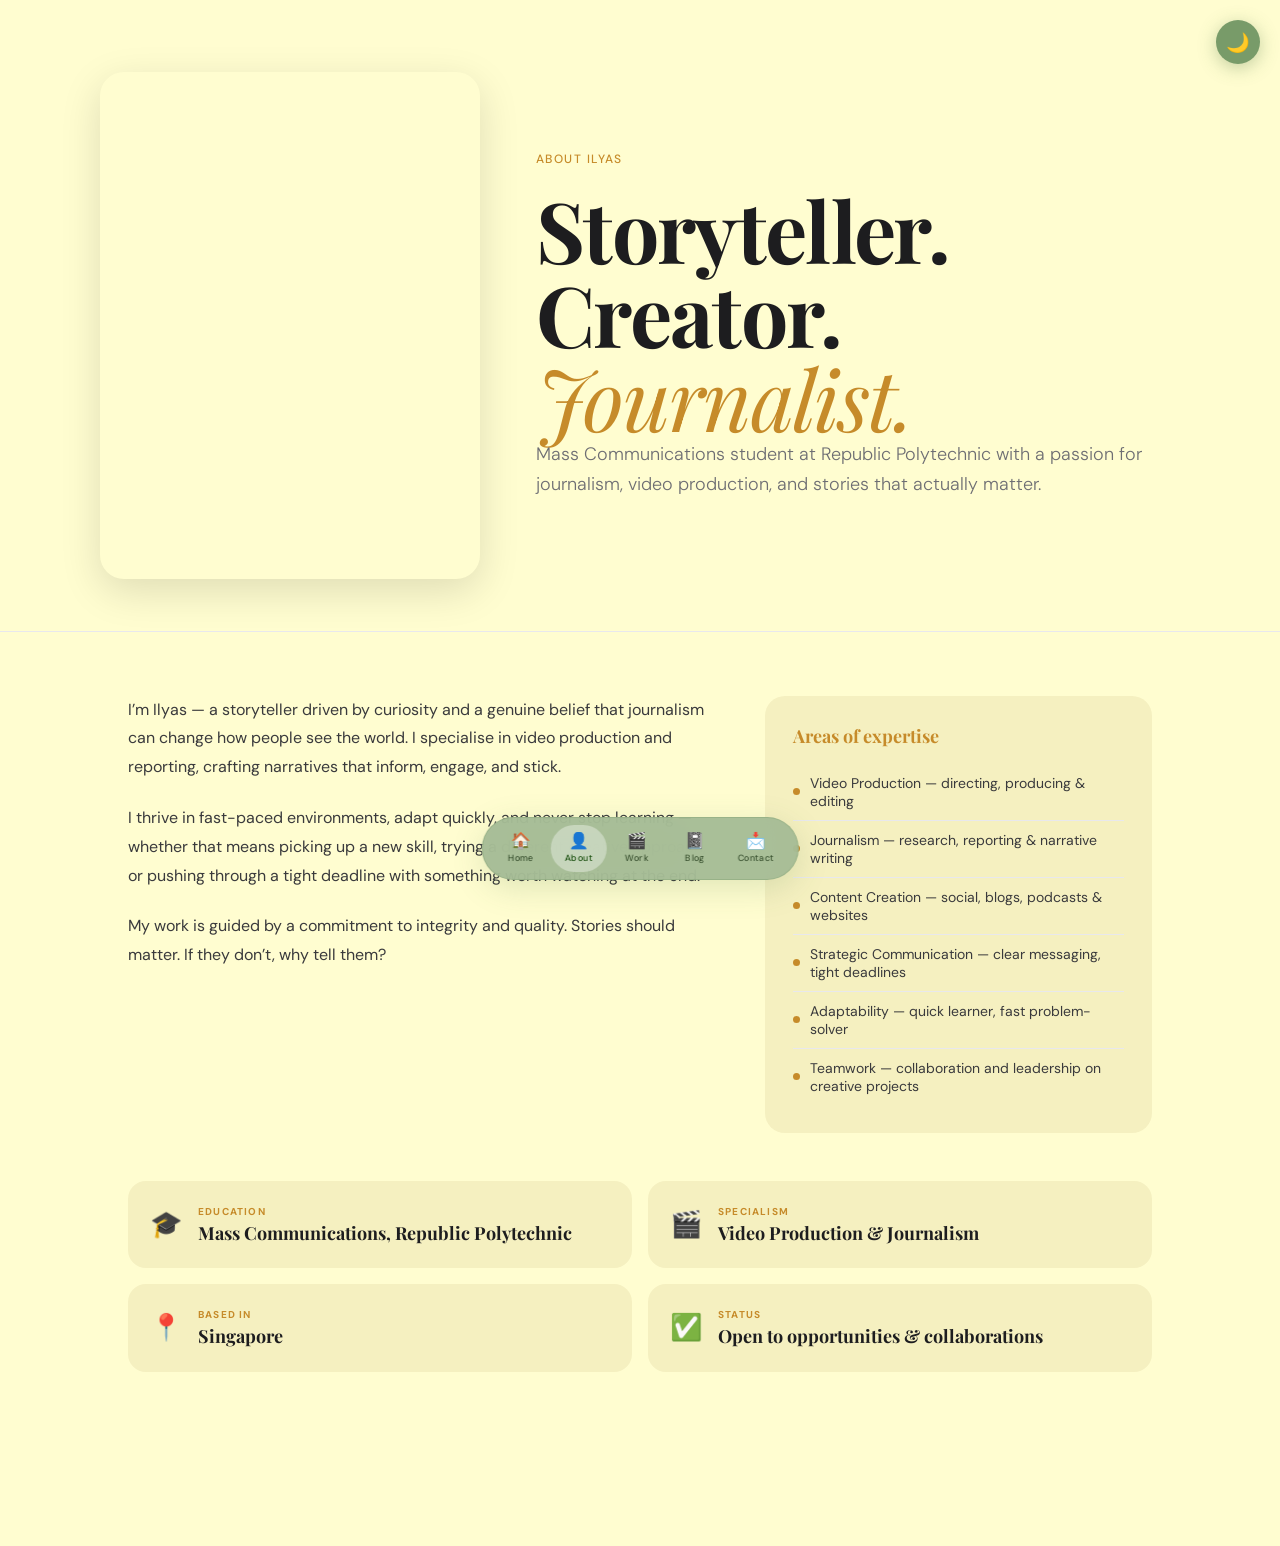
==== about.html @ 4b0cbf1d "Add files via upload" ====
<!DOCTYPE html>
<html lang="en" style="color-scheme:light">
<head>
<meta charset="UTF-8">
<meta name="color-scheme" content="light">
<meta name="viewport" content="width=device-width, initial-scale=1.0">
<title>About — Ilyas Muzaffar</title>
<link rel="preconnect" href="https://fonts.googleapis.com">
<link rel="preconnect" href="https://fonts.gstatic.com" crossorigin>
<link href="https://fonts.googleapis.com/css2?family=Playfair+Display:ital,wght@0,400;0,700;1,400&family=DM+Sans:opsz,wght@9..40,300;9..40,400;9..40,500&display=swap" rel="stylesheet">
<link rel="stylesheet" href="style.css">
<style>
/* ABOUT accent — Honey Amber */
.about-h em{color:#C68B2A}
.eyebrow{color:#C68B2A!important}
.hl-label{color:#C68B2A}
.skills-box h4{color:#C68B2A}
.skd{background:#C68B2A!important}
html.dark .about-h em{color:#e8a830}
html.dark .eyebrow{color:#e8a830!important}
html.dark .hl-label{color:#e8a830}
</style>
</head>
<body>

<div class="about-top">
  <div class="about-top-in-new">
    <div class="about-portrait"></div>
    <div>
      <p class="eyebrow" style="margin-bottom:20px">About Ilyas</p>
      <h1 class="about-h">Storyteller.<br>Creator. <em>Journalist.</em></h1>
      <p class="about-intro">Mass Communications student at Republic Polytechnic with a passion for journalism, video production, and stories that actually matter.</p>
    </div>
  </div>
</div>

<div class="about-body">
  <div class="about-cols">
    <div class="about-text">
      <p>I&rsquo;m Ilyas &mdash; a storyteller driven by curiosity and a genuine belief that journalism can change how people see the world. I specialise in video production and reporting, crafting narratives that inform, engage, and stick.</p>
      <p>I thrive in fast-paced environments, adapt quickly, and never stop learning &mdash; whether that means picking up a new skill, trying a different creative approach, or pushing through a tight deadline with something worth watching at the end.</p>
      <p>My work is guided by a commitment to integrity and quality. Stories should matter. If they don&rsquo;t, why tell them?</p>
    </div>
    <div>
      <div class="skills-box">
        <h4>Areas of expertise</h4>
        <div class="ski"><span class="skd"></span>Video Production &mdash; directing, producing &amp; editing</div>
        <div class="ski"><span class="skd"></span>Journalism &mdash; research, reporting &amp; narrative writing</div>
        <div class="ski"><span class="skd"></span>Content Creation &mdash; social, blogs, podcasts &amp; websites</div>
        <div class="ski"><span class="skd"></span>Strategic Communication &mdash; clear messaging, tight deadlines</div>
        <div class="ski"><span class="skd"></span>Adaptability &mdash; quick learner, fast problem-solver</div>
        <div class="ski"><span class="skd"></span>Teamwork &mdash; collaboration and leadership on creative projects</div>
      </div>
    </div>
  </div>

  <div class="highlights">
    <div class="hl">
      <div class="hl-icon">&#127891;</div>
      <div class="hl-text">
        <div class="hl-label">Education</div>
        <div class="hl-value">Mass Communications, Republic Polytechnic</div>
      </div>
    </div>
    <div class="hl">
      <div class="hl-icon">&#127916;</div>
      <div class="hl-text">
        <div class="hl-label">Specialism</div>
        <div class="hl-value">Video Production &amp; Journalism</div>
      </div>
    </div>
    <div class="hl">
      <div class="hl-icon">&#128205;</div>
      <div class="hl-text">
        <div class="hl-label">Based in</div>
        <div class="hl-value">Singapore</div>
      </div>
    </div>
    <div class="hl">
      <div class="hl-icon">&#9989;</div>
      <div class="hl-text">
        <div class="hl-label">Status</div>
        <div class="hl-value">Open to opportunities &amp; collaborations</div>
      </div>
    </div>
  </div>
</div>

<!-- NAV -->
<nav class="nav">
  <a class="nb" href="index.html"><span class="ni">&#127968;</span><span class="nl">Home</span></a>
  <a class="nb on" href="about.html"><span class="ni">&#128100;</span><span class="nl">About</span></a>
  <a class="nb" href="work.html"><span class="ni">&#127916;</span><span class="nl">Work</span></a>
  <a class="nb" href="blog.html"><span class="ni">&#128211;</span><span class="nl">Blog</span></a>
  <a class="nb" href="contact.html"><span class="ni">&#128233;</span><span class="nl">Contact</span></a>
</nav>

<button class="dm-btn" id="dm-btn" onclick="toggleDark()" aria-label="Toggle dark mode">&#127769;</button>

<script>
function applyTheme(isDark){
  var h=document.documentElement;
  h.classList.remove("dark","light");h.classList.add(isDark?"dark":"light");
  h.style.colorScheme=isDark?"dark":"light";
  var b=document.getElementById("dm-btn");
  if(b)b.innerHTML=isDark?"&#9728;&#65039;":"&#127769;";
  try{localStorage.setItem("theme",isDark?"dark":"light");}catch(e){}
}
function toggleDark(){applyTheme(!document.documentElement.classList.contains("dark"));}
(function(){var s=null;try{s=localStorage.getItem("theme");}catch(e){}applyTheme(s==="dark");})();
</script>
</body>
</html>
---- style.css ----
:root{
  --bg:#FFFDD0;--card:#F5F0C0;--line:#e8e8ed;--line2:#d2d2d7;
  --muted:#a1a1a6;--mid:#6e6e73;--dark:#3a3a3c;--ink:#1d1d1f;
  --blue:#0071e3;--blue2:#0077ed;--bluefade:rgba(0,113,227,0.08);
  --red:#e63329;--amber:#f0a500;--teal:#007a6e;--indigo:#3a28b8;--purple:#9b59b6;
  --serif:"Playfair Display",Georgia,serif;
  --sans:"DM Sans",-apple-system,sans-serif;
}
*,*::before,*::after{box-sizing:border-box;margin:0;padding:0}
html{scroll-behavior:smooth;color-scheme:light}
body{font-family:var(--sans);background:var(--bg);color:var(--ink);padding-bottom:110px;overflow-x:hidden;-webkit-font-smoothing:antialiased;-moz-osx-font-smoothing:grayscale;text-rendering:optimizeLegibility}

/* OVERLAYS */
.overlay{visibility:hidden;pointer-events:none;position:fixed;inset:0;background:var(--bg);z-index:800;overflow-y:auto;padding-bottom:110px}
.overlay.open{visibility:visible;pointer-events:auto}

/* NAV BAR */
.nav{position:fixed;bottom:20px;left:50%;transform:translateX(-50%);z-index:9999;background:rgb(162,186,148);backdrop-filter:blur(20px);-webkit-backdrop-filter:blur(20px);border:1px solid rgba(100,140,90,0.25);border-radius:980px;padding:7px 10px;display:flex;gap:2px;box-shadow:0 8px 32px rgba(80,120,70,0.18)}
@supports(backdrop-filter:blur(1px)){.nav{background:rgba(162,186,148,0.92)}}
.nb{display:flex;flex-direction:column;align-items:center;gap:3px;padding:8px 13px;border-radius:980px;background:transparent;border:none;cursor:pointer;color:#3a5230;min-width:56px;font-family:var(--sans);transition:color 0.18s,background 0.18s,transform 0.18s cubic-bezier(0.34,1.56,0.64,1);text-decoration:none}
.nb:hover{color:#1a2e14;background:rgba(255,255,255,0.25);transform:translateY(-2px) scale(1.05)}
.nb.on{color:#1a4f0f;background:rgba(255,255,255,0.35)}
.nb:active{transform:scale(0.84)!important;transition:transform 0.09s cubic-bezier(0.32,0.72,0,1)!important}
.ni{font-size:16px;line-height:1;display:block}
.nl{font-size:9px;font-weight:500;letter-spacing:0.04em;transition:color 0.18s}
@media(max-width:560px){.nb{padding:6px 8px;min-width:40px;gap:2px}.ni{font-size:15px}.nl{font-size:8px;letter-spacing:0.02em}.nav{padding:6px 8px;gap:1px}}
@media(max-width:380px){.nl{display:none}.nb{padding:7px 10px}.ni{font-size:17px}}

/* DARK MODE BUTTON */
.dm-btn{position:fixed;top:20px;right:20px;z-index:9998;width:44px;height:44px;border-radius:50%;border:none;background:rgb(120,155,105);cursor:pointer;display:flex;align-items:center;justify-content:center;font-size:19px;box-shadow:0 4px 18px rgba(80,120,70,0.35);transition:transform 0.22s cubic-bezier(0.34,1.56,0.64,1),box-shadow 0.2s,background 0.2s}
.dm-btn:hover{transform:scale(1.12);box-shadow:0 8px 24px rgba(80,120,70,0.45);background:rgb(100,138,86)}
.dm-btn:active{transform:scale(0.9)!important;transition:transform 0.09s!important}
html.dark .dm-btn{background:rgb(60,80,50);box-shadow:0 4px 18px rgba(0,0,0,0.5)}
html.dark .dm-btn:hover{background:rgb(75,100,62)}

/* BUTTONS */
.eyebrow{font-family:var(--sans);font-size:12px;font-weight:500;letter-spacing:0.12em;text-transform:uppercase}
.btn{display:inline-flex;align-items:center;gap:8px;font-family:var(--sans);font-size:14px;font-weight:500;padding:13px 26px;border-radius:980px;border:none;cursor:pointer;text-decoration:none;transition:transform 0.22s cubic-bezier(0.34,1.56,0.64,1),box-shadow 0.22s ease,background 0.18s ease}
.bp{background:var(--blue);color:#fff}
.bp:hover{background:var(--blue2);transform:translateY(-3px) scale(1.05);box-shadow:0 10px 28px rgba(0,113,227,0.35)}
.bp:active{transform:scale(0.93)!important;box-shadow:none!important;transition:transform 0.09s,box-shadow 0.09s!important}

/* HOME */
.hero{min-height:calc(100vh - 110px);display:flex;flex-direction:column;align-items:center;justify-content:center;text-align:center;padding:60px 28px 60px;background:#FFFDD0;position:relative}
.hero-label{color:var(--blue);margin-bottom:18px}
.hero-name{font-family:var(--serif);font-size:clamp(52px,9vw,108px);font-weight:700;line-height:1;letter-spacing:-0.02em;color:var(--ink);margin-bottom:24px}
.hero-name em{font-style:italic;color:var(--blue);font-weight:400}
.hero-sub{font-size:clamp(15px,2.5vw,20px);font-weight:300;color:var(--mid);max-width:520px;line-height:1.65;margin-bottom:40px}
.hero-btns{display:flex;gap:12px;flex-wrap:wrap;justify-content:center}
.photo-strip{display:grid;grid-template-columns:1fr 1fr;gap:16px;padding:72px 28px 80px;max-width:1080px;margin:0 auto}
@media(max-width:600px){.photo-strip{grid-template-columns:1fr}}
.photo-card{border-radius:20px;overflow:hidden;position:relative;aspect-ratio:4/3}
.photo-card img{width:100%;height:100%;object-fit:cover;display:block;transition:transform 0.5s cubic-bezier(0.32,0.72,0,1)}
.photo-card:hover img{transform:scale(1.04)}
.photo-caption{position:absolute;bottom:0;left:0;right:0;padding:16px 20px;background:linear-gradient(transparent,rgba(0,0,0,0.55));color:#fff;font-size:12px;font-weight:500;letter-spacing:0.04em;opacity:0;transition:opacity 0.25s}
.photo-card:hover .photo-caption{opacity:1}
.home-cards{padding:0 28px 80px;max-width:1080px;margin:0 auto}
.cl{font-size:12px;font-weight:500;letter-spacing:0.1em;text-transform:uppercase;color:var(--muted);text-align:center;margin-bottom:36px}
.cg{display:grid;grid-template-columns:repeat(auto-fit,minmax(240px,1fr));gap:20px}
.card{background:var(--card);border-radius:22px;padding:36px 30px;cursor:pointer;transition:transform 0.3s cubic-bezier(0.34,1.56,0.64,1),box-shadow 0.3s ease;position:relative;overflow:hidden;text-decoration:none;display:block;color:inherit}
.card::after{content:"";position:absolute;bottom:0;left:0;right:0;height:3px;border-radius:0 0 22px 22px;transform:scaleX(0);transform-origin:left;transition:transform 0.3s cubic-bezier(0.34,1.56,0.64,1)}
.card:hover{transform:translateY(-6px) scale(1.015);box-shadow:0 20px 48px rgba(0,0,0,0.11)}
.card:hover::after{transform:scaleX(1)}
.card:active{transform:scale(0.95)!important;box-shadow:0 4px 12px rgba(0,0,0,0.08)!important;transition:transform 0.09s,box-shadow 0.09s!important}
.cr::after{background:var(--red)}.ca::after{background:var(--amber)}.ct::after{background:var(--teal)}.ci::after{background:var(--indigo)}.cp::after{background:var(--purple)}.cb::after{background:var(--blue)}
.card-icon{font-size:28px;margin-bottom:16px}
.card h3{font-family:var(--serif);font-size:21px;font-weight:700;color:var(--ink);margin-bottom:8px}
.card p{font-size:14px;color:var(--mid);line-height:1.6}

/* ABOUT */
.about-top{background:#FFFDD0;padding:72px 28px 52px;border-bottom:1px solid var(--line)}
.about-top-in-new{max-width:1080px;margin:0 auto;display:flex;gap:56px;align-items:center}
@media(max-width:680px){.about-top-in-new{flex-direction:column;gap:32px}}
.about-portrait{width:100%;max-width:380px;aspect-ratio:3/4;border-radius:24px;overflow:hidden;flex-shrink:0;box-shadow:0 12px 40px rgba(0,0,0,0.13)}
.about-portrait img{width:100%;height:100%;object-fit:cover;object-position:center center;display:block}
.about-h{font-family:var(--serif);font-size:clamp(44px,7vw,84px);font-weight:700;line-height:1;letter-spacing:-0.02em;color:var(--ink)}
.about-h em{font-style:italic;font-weight:400}
.about-intro{font-size:18px;font-weight:300;line-height:1.7;color:var(--mid)}
.about-body{max-width:1080px;margin:0 auto;padding:64px 28px}
.about-cols{display:grid;grid-template-columns:3fr 2fr;gap:56px;align-items:start}
@media(max-width:680px){.about-cols{grid-template-columns:1fr}}
.about-text p{font-size:16px;line-height:1.8;color:var(--dark);margin-bottom:22px}
.skills-box{background:var(--card);border-radius:20px;padding:28px}
.skills-box h4{font-family:var(--serif);font-size:18px;font-weight:700;color:var(--ink);margin-bottom:16px}
.ski{display:flex;align-items:center;gap:10px;font-size:14px;color:var(--dark);padding:10px 0;border-bottom:1px solid var(--line)}
.ski:last-child{border-bottom:none}
.skd{width:7px;height:7px;border-radius:50%;flex-shrink:0}
.highlights{display:grid;grid-template-columns:repeat(2,1fr);gap:16px;margin-top:48px}
@media(max-width:500px){.highlights{grid-template-columns:1fr}}
.hl{background:var(--card);border-radius:18px;padding:24px 22px;display:flex;align-items:flex-start;gap:16px}
.hl-icon{font-size:26px;flex-shrink:0;margin-top:2px}
.hl-label{font-size:10px;font-weight:700;letter-spacing:0.12em;text-transform:uppercase;color:var(--muted);margin-bottom:5px}
.hl-value{font-family:var(--serif);font-size:18px;font-weight:700;color:var(--ink);line-height:1.2}

/* MULTIMEDIA */
.mm-hdr{padding:64px 28px 48px;max-width:1080px;margin:0 auto}
.mm-title{font-family:var(--serif);font-size:clamp(40px,6vw,72px);font-weight:700;letter-spacing:-0.02em;line-height:1.05;color:var(--ink)}
.mm-title em{font-style:italic;font-weight:400;color:var(--blue)}
.mm-sub{font-size:17px;font-weight:300;color:var(--mid);max-width:540px;line-height:1.65;margin-top:16px}
.sec-lbl{font-size:11px;font-weight:600;letter-spacing:0.14em;text-transform:uppercase;color:var(--muted);padding:0 28px;max-width:1080px;margin:0 auto 20px;display:flex;align-items:center;gap:12px}
.sec-lbl::after{content:"";flex:1;height:1px;background:var(--line)}
.vgrid{display:grid;grid-template-columns:repeat(auto-fill,minmax(300px,1fr));gap:20px;padding:0 28px 48px;max-width:1080px;margin:0 auto}
.vc{background:var(--card);border-radius:18px;overflow:hidden;cursor:pointer;transition:transform 0.3s cubic-bezier(0.34,1.56,0.64,1),box-shadow 0.3s ease}
.vc:hover{transform:translateY(-5px) scale(1.015);box-shadow:0 20px 48px rgba(0,0,0,0.11)}
.vc:active{transform:scale(0.95)!important;transition:transform 0.09s!important}
.vthumb{position:relative;aspect-ratio:16/9;background:#1d1d1f;overflow:hidden}
.vthumb img{width:100%;height:100%;object-fit:cover;transition:transform 0.4s;display:block}
.vc:hover .vthumb img{transform:scale(1.04)}
.play{position:absolute;inset:0;display:flex;align-items:center;justify-content:center;background:rgba(0,0,0,0.22);transition:background 0.2s}
.vc:hover .play{background:rgba(0,0,0,0.38)}
.playcircle{width:52px;height:52px;border-radius:50%;background:rgba(255,255,255,0.93);display:flex;align-items:center;justify-content:center;font-size:18px;padding-left:4px;box-shadow:0 4px 20px rgba(0,0,0,0.3);transition:transform 0.2s}
.vc:hover .playcircle{transform:scale(1.1)}
.vinfo{padding:18px 20px}
.vinfo .vcat{font-size:10px;font-weight:600;letter-spacing:0.14em;text-transform:uppercase;color:var(--blue);margin-bottom:5px}
.vinfo h4{font-family:var(--serif);font-size:18px;font-weight:700;color:var(--ink);margin-bottom:5px;line-height:1.2}
.vinfo p{font-size:13px;color:var(--mid);line-height:1.5}
.mgrid{display:grid;grid-template-columns:repeat(auto-fill,minmax(240px,1fr));gap:20px;padding:0 28px 48px;max-width:1080px;margin:0 auto}
.mt{background:var(--card);border-radius:18px;overflow:hidden;cursor:pointer;transition:transform 0.3s cubic-bezier(0.34,1.56,0.64,1),box-shadow 0.3s ease}
.mt:hover{transform:translateY(-5px) scale(1.015);box-shadow:0 20px 48px rgba(0,0,0,0.11)}
.mt:active{transform:scale(0.95)!important;transition:transform 0.09s!important}
.mthumb{aspect-ratio:16/10;display:flex;align-items:center;justify-content:center;font-size:44px}
.mthumb-img{aspect-ratio:16/10;overflow:hidden}
.mthumb-img img{width:100%;height:100%;object-fit:cover;display:block;transition:transform 0.4s cubic-bezier(0.32,0.72,0,1)}
.mt:hover .mthumb-img img{transform:scale(1.04)}
.tp{background:linear-gradient(135deg,#e0f0ff,#c9e6ff)}.ta{background:linear-gradient(135deg,#e8ffe0,#cfffd7)}.td{background:linear-gradient(135deg,#f0e0ff,#e4c9ff)}.ts{background:linear-gradient(135deg,#fff0e0,#ffd7c9)}
.minfo{padding:18px}
.minfo .mcat{font-size:10px;font-weight:600;letter-spacing:0.14em;text-transform:uppercase;color:var(--muted);margin-bottom:4px}
.minfo h4{font-family:var(--serif);font-size:18px;font-weight:700;color:var(--ink);margin-bottom:4px}
.minfo p{font-size:13px;color:var(--mid);line-height:1.5}

/* WRITING */
.wr-list{max-width:1080px;margin:0 auto;padding:0 28px 80px}
.wrr{display:grid;grid-template-columns:96px 1fr auto;gap:24px;align-items:center;padding:28px 0;border-bottom:1px solid var(--line);cursor:pointer;transition:padding-left 0.25s cubic-bezier(0.32,0.72,0,1),background 0.2s}
.wrr:first-child{border-top:1px solid var(--line)}
.wrr:hover{padding-left:8px}
.wrr:active{background:rgba(0,0,0,0.03);border-radius:12px;transition:background 0.09s}
@media(max-width:580px){.wrr{grid-template-columns:1fr auto}.wrd{display:none}}
.wrd{font-size:11px;font-weight:500;letter-spacing:0.08em;text-transform:uppercase;color:var(--muted)}
.wrc{font-size:11px;font-weight:600;letter-spacing:0.1em;text-transform:uppercase;margin-bottom:5px}
.wrt{font-family:var(--serif);font-size:21px;font-weight:700;color:var(--ink);line-height:1.2;margin-bottom:6px;transition:color 0.2s}
.wrr:hover .wrt{color:var(--blue)}
.wre{font-size:13px;color:var(--mid);line-height:1.55}
.wra{font-size:20px;color:var(--line2);transition:color 0.2s,transform 0.2s}
.wrr:hover .wra{color:var(--blue);transform:translateX(4px)}
.art-body{max-width:680px;margin:0 auto;padding:56px 28px 80px}
.art-ey{font-size:12px;font-weight:600;letter-spacing:0.14em;text-transform:uppercase;margin-bottom:18px}
.art-body h1{font-family:var(--serif);font-size:clamp(34px,5vw,58px);font-weight:700;line-height:1.08;letter-spacing:-0.01em;color:var(--ink);margin-bottom:24px}
.art-meta{display:flex;gap:18px;align-items:center;padding:18px 0;border-top:1.5px solid var(--ink);border-bottom:1.5px solid var(--ink);margin-bottom:44px}
.art-au{font-size:13px;font-weight:600;color:var(--ink)}
.art-dt{font-size:13px;color:var(--mid);font-style:italic}
.art-text p{font-size:18px;line-height:1.78;color:var(--dark);margin-bottom:26px}
.art-text h2{font-family:var(--serif);font-size:26px;font-weight:700;color:var(--ink);margin:44px 0 14px}
.art-text blockquote{border-left:4px solid var(--blue);margin:36px 0;padding:6px 0 6px 24px}
.art-text blockquote p{font-family:var(--serif);font-size:22px;font-style:italic;color:var(--ink);margin:0;line-height:1.4}
.vid-wrap{max-width:900px;margin:0 auto;padding:40px 28px 80px}
.vid-player{position:relative;padding-bottom:56.25%;height:0;border-radius:16px;overflow:hidden;background:#000;margin-bottom:28px;box-shadow:0 20px 60px rgba(0,0,0,0.18)}
.vid-player iframe{position:absolute;top:0;left:0;width:100%;height:100%;border:none}
.vid-title{font-family:var(--serif);font-size:28px;font-weight:700;color:var(--ink);margin-bottom:8px}
.vid-desc{font-size:15px;color:var(--mid);line-height:1.65}

/* BLOG */
.blog-top{background:#FFFDD0;padding:72px 28px 52px;border-bottom:1px solid var(--line)}
.blog-top-in{max-width:1080px;margin:0 auto}
.blog-h{font-family:var(--serif);font-size:clamp(40px,6vw,72px);font-weight:700;letter-spacing:-0.02em;line-height:1.05;color:var(--ink);margin-bottom:10px}
.blog-h em{font-style:italic;font-weight:400;color:var(--purple)}
.blog-sub{font-size:16px;color:var(--mid);font-weight:300;max-width:460px;line-height:1.6}
.blog-grid{max-width:1080px;margin:0 auto;padding:48px 28px 80px;display:grid;grid-template-columns:repeat(auto-fill,minmax(300px,1fr));gap:28px}
.bc{background:var(--card);border-radius:22px;overflow:hidden;cursor:pointer;transition:transform 0.3s cubic-bezier(0.34,1.56,0.64,1),box-shadow 0.3s ease;display:flex;flex-direction:column}
.bc:hover{transform:translateY(-6px) scale(1.015);box-shadow:0 20px 48px rgba(0,0,0,0.11)}
.bc:active{transform:scale(0.95)!important;transition:transform 0.09s!important}
.bc-banner{height:10px}
.bc-body{padding:28px;flex:1;display:flex;flex-direction:column}
.bc-meta{font-size:11px;font-weight:600;letter-spacing:0.1em;text-transform:uppercase;color:var(--muted);margin-bottom:10px}
.bc-title{font-family:var(--serif);font-size:22px;font-weight:700;color:var(--ink);line-height:1.2;margin-bottom:12px;transition:color 0.2s}
.bc:hover .bc-title{color:var(--purple)}
.bc-ex{font-size:14px;color:var(--mid);line-height:1.6;flex:1;margin-bottom:20px}
.bc-foot{display:flex;align-items:center;justify-content:space-between}
.bc-tag{font-size:11px;font-weight:600;letter-spacing:0.06em;text-transform:uppercase;padding:4px 12px;border-radius:980px;background:rgba(155,89,182,0.1);color:var(--purple)}
.bc-arr{font-size:18px;color:var(--muted);transition:color 0.2s,transform 0.2s}
.bc:hover .bc-arr{color:var(--purple);transform:translateX(4px)}
.bp-body{max-width:680px;margin:0 auto;padding:56px 28px 80px}
.bp-tag{font-size:11px;font-weight:700;letter-spacing:0.14em;text-transform:uppercase;color:var(--purple);margin-bottom:16px}
.bp-body h1{font-family:var(--serif);font-size:clamp(32px,5vw,54px);font-weight:700;line-height:1.08;letter-spacing:-0.01em;color:var(--ink);margin-bottom:22px}
.bp-meta{display:flex;gap:16px;align-items:center;padding:16px 0;border-top:1.5px solid var(--ink);border-bottom:1.5px solid var(--ink);margin-bottom:40px}
.bp-au{font-size:13px;font-weight:600;color:var(--ink)}
.bp-dt{font-size:13px;color:var(--mid);font-style:italic}
.bp-text p{font-size:18px;line-height:1.78;color:var(--dark);margin-bottom:26px}
.bp-text h2{font-family:var(--serif);font-size:26px;font-weight:700;color:var(--ink);margin:44px 0 14px}
.bp-text blockquote{border-left:4px solid var(--purple);margin:36px 0;padding:6px 0 6px 24px}
.bp-text blockquote p{font-family:var(--serif);font-size:22px;font-style:italic;color:var(--ink);margin:0;line-height:1.4}

/* CONTACT */
.contact-page{min-height:calc(100vh - 110px);max-width:760px;margin:0 auto;padding:72px 28px 80px}
.contact-big-h{font-family:var(--serif);font-size:clamp(48px,8vw,88px);font-weight:700;line-height:1;letter-spacing:-0.02em;color:var(--ink);margin-bottom:20px}
.contact-big-h em{font-style:italic;font-weight:400;color:var(--blue)}
.contact-intro{font-size:17px;font-weight:300;color:var(--mid);line-height:1.65;max-width:500px;margin-bottom:56px}
.sc-grid{display:flex;flex-direction:column;gap:12px;margin-bottom:48px}
.sc{display:flex;align-items:center;gap:20px;background:var(--card);border-radius:18px;padding:22px 24px;text-decoration:none;color:inherit;transition:transform 0.3s cubic-bezier(0.34,1.56,0.64,1),box-shadow 0.3s ease;cursor:pointer}
.sc:hover{transform:translateY(-4px) scale(1.015);box-shadow:0 14px 40px rgba(0,0,0,0.1)}
.sc:active{transform:scale(0.97)!important;transition:transform 0.09s!important}
.sc-icon{width:52px;height:52px;border-radius:14px;flex-shrink:0;display:flex;align-items:center;justify-content:center;font-size:24px}
.sc-info{flex:1}
.sc-lbl{font-size:10px;font-weight:700;letter-spacing:0.14em;text-transform:uppercase;color:var(--muted);margin-bottom:3px}
.sc-val{font-size:16px;font-weight:500;color:var(--ink);margin-bottom:2px}
.sc-hint{font-size:12px;color:var(--muted)}
.sc-arr{font-size:20px;color:var(--line2);transition:color 0.2s,transform 0.2s;flex-shrink:0}
.sc:hover .sc-arr{transform:translateX(4px)}
.contact-foot{font-size:13px;color:var(--muted);padding-top:32px;border-top:1px solid var(--line)}

/* OVERLAY CHROME */
.ov-bar{position:sticky;top:0;background:rgb(162,186,148);backdrop-filter:blur(16px);-webkit-backdrop-filter:blur(16px);border-bottom:1px solid rgba(100,140,90,0.25);padding:14px 28px;display:flex;align-items:center;gap:14px;z-index:10}
@supports(backdrop-filter:blur(1px)){.ov-bar{background:rgba(162,186,148,0.97)}}
.back{font-family:var(--sans);font-size:13px;font-weight:500;color:#1a4f0f;background:none;border:none;cursor:pointer;display:flex;align-items:center;gap:6px;padding:0;transition:opacity 0.2s,transform 0.2s}
.back:hover{opacity:0.7;transform:translateX(-2px)}
.back:active{transform:scale(0.94)!important;opacity:0.5!important;transition:transform 0.09s!important}
.ov-cat{font-size:12px;color:#3a5230}

/* DARK MODE */
html.dark{
  --bg:#1C1A12;--card:#28251A;--line:#38352A;--line2:#4a4636;
  --muted:#7a7668;--mid:#a09880;--dark:#c8bea8;--ink:#F0EDD8;
  --blue:#4da3f5;--blue2:#62b0ff;--bluefade:rgba(77,163,245,0.12);
  --red:#f07060;--amber:#e8a830;--teal:#3cb89e;--indigo:#7b72e8;--purple:#b88ad0;
}
html.dark body{background:var(--bg);color:var(--ink)}
html.dark .overlay{background:var(--bg)}
html.dark .hero,html.dark .about-top,html.dark .blog-top{background:var(--bg)}
html.dark .nav{background:rgba(42,40,32,0.95);border-color:rgba(255,255,255,0.08);box-shadow:0 8px 32px rgba(0,0,0,0.45)}
html.dark .nb{color:#9a9070}
html.dark .nb:hover{color:#F0EDD8;background:rgba(255,255,255,0.07)}
html.dark .nb.on{color:#4da3f5;background:rgba(77,163,245,0.12)}
html.dark .ov-bar{background:rgba(42,40,32,0.97);border-bottom-color:var(--line)}
html.dark .back{color:#4da3f5!important}
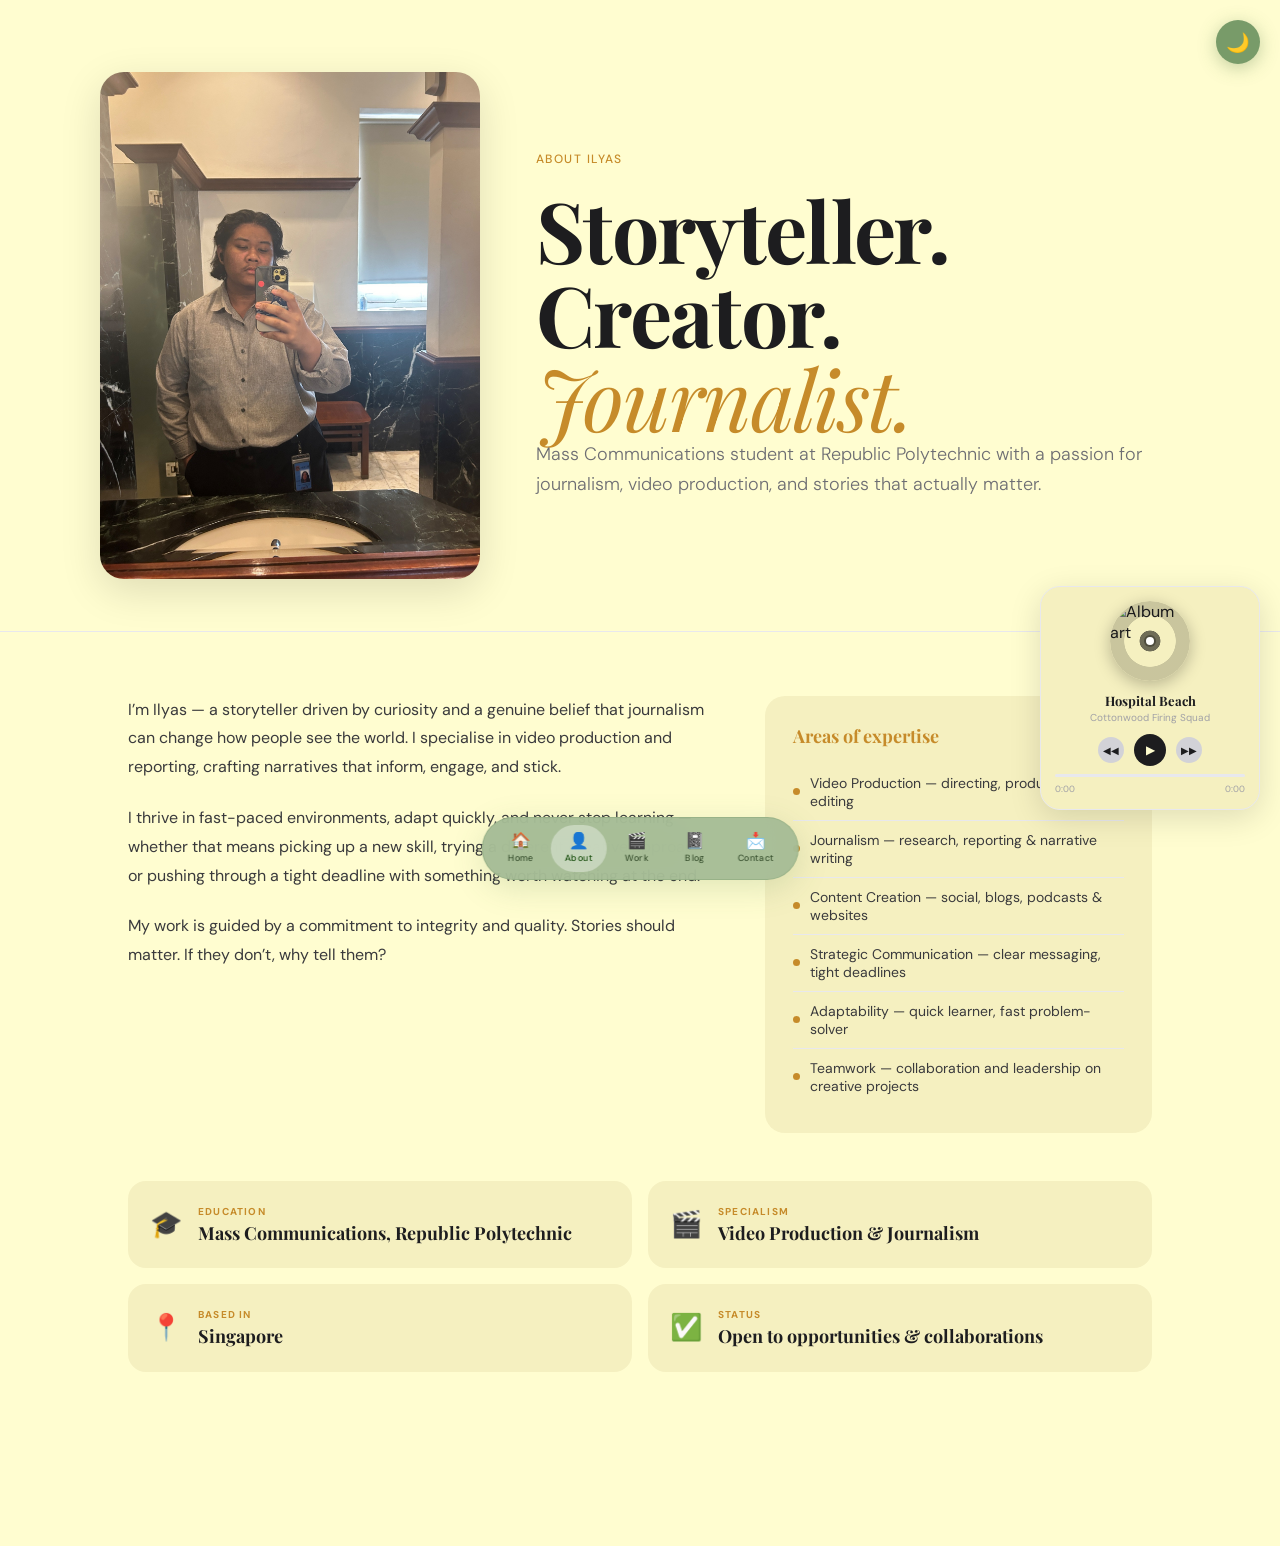
==== commit 2d5d3911: "Add files via upload" ====
--- a/about.html
+++ b/about.html
@@ -25,7 +25,7 @@
 
 <div class="about-top">
   <div class="about-top-in-new">
-    <div class="about-portrait"></div>
+    <div class="about-portrait"><img src="IMG_2499.JPG" alt="Ilyas Muzaffar"></div>
     <div>
       <p class="eyebrow" style="margin-bottom:20px">About Ilyas</p>
       <h1 class="about-h">Storyteller.<br>Creator. <em>Journalist.</em></h1>
@@ -109,5 +109,93 @@
 function toggleDark(){applyTheme(!document.documentElement.classList.contains("dark"));}
 (function(){var s=null;try{s=localStorage.getItem("theme");}catch(e){}applyTheme(s==="dark");})();
 </script>
+
+<!-- MUSIC PLAYER -->
+<div class="music-player" id="music-player">
+  <div class="mp-record-wrap">
+    <div class="mp-record" id="mp-record" onclick="mpToggle()">
+      <img id="mp-art" src="cottonwood_cover.jpeg" alt="Album art">
+      <div class="mp-spindle"></div>
+    </div>
+  </div>
+  <div class="mp-info">
+    <div class="mp-title" id="mp-title">Hospital Beach</div>
+    <div class="mp-artist" id="mp-artist">Cottonwood Firing Squad</div>
+  </div>
+  <div class="mp-controls">
+    <button class="mp-btn prev" onclick="mpPrev()" aria-label="Previous">&#9664;&#9664;</button>
+    <button class="mp-btn" id="mp-play-btn" onclick="mpToggle()" aria-label="Play/Pause">&#9654;</button>
+    <button class="mp-btn next" onclick="mpNext()" aria-label="Next">&#9654;&#9654;</button>
+  </div>
+  <div class="mp-progress" id="mp-progress" onclick="mpSeek(event)">
+    <div class="mp-bar" id="mp-bar"></div>
+  </div>
+  <div class="mp-time">
+    <span id="mp-cur">0:00</span>
+    <span id="mp-dur">0:00</span>
+  </div>
+</div>
+
+<audio id="mp-audio" preload="metadata"></audio>
+
+<script>
+var MP_TRACKS=[
+  {title:"Hospital Beach",artist:"Cottonwood Firing Squad",src:"hospital_beach.mp3",art:"cottonwood_cover.jpeg"},
+  {title:"Loving Machine",artist:"TV Girl",src:"Loving_Machine.mp3",art:"tvgirl_cover.webp"}
+];
+var mpIdx=0,mpPlaying=false;
+var mpAudio=document.getElementById("mp-audio");
+var mpRecord=document.getElementById("mp-record");
+var mpPlayBtn=document.getElementById("mp-play-btn");
+var mpBar=document.getElementById("mp-bar");
+var mpCur=document.getElementById("mp-cur");
+var mpDur=document.getElementById("mp-dur");
+
+function mpLoad(idx){
+  mpIdx=idx;
+  var t=MP_TRACKS[idx];
+  mpAudio.src=t.src;
+  document.getElementById("mp-title").textContent=t.title;
+  document.getElementById("mp-artist").textContent=t.artist;
+  document.getElementById("mp-art").src=t.art;
+  mpBar.style.width="0%";
+  mpCur.textContent="0:00";
+  mpDur.textContent="0:00";
+}
+
+function mpToggle(){
+  if(mpPlaying){mpAudio.pause();}
+  else{mpAudio.play();}
+}
+
+function mpNext(){mpLoad((mpIdx+1)%MP_TRACKS.length);if(mpPlaying)mpAudio.play();}
+function mpPrev(){mpLoad((mpIdx-1+MP_TRACKS.length)%MP_TRACKS.length);if(mpPlaying)mpAudio.play();}
+
+function mpFmt(s){var m=Math.floor(s/60);var sec=Math.floor(s%60);return m+":"+(sec<10?"0":"")+sec;}
+
+mpAudio.addEventListener("play",function(){
+  mpPlaying=true;mpRecord.classList.add("playing");mpPlayBtn.innerHTML="&#9646;&#9646;";
+});
+mpAudio.addEventListener("pause",function(){
+  mpPlaying=false;mpRecord.classList.remove("playing");mpPlayBtn.innerHTML="&#9654;";
+});
+mpAudio.addEventListener("timeupdate",function(){
+  if(mpAudio.duration){
+    mpBar.style.width=(mpAudio.currentTime/mpAudio.duration*100)+"%";
+    mpCur.textContent=mpFmt(mpAudio.currentTime);
+    mpDur.textContent=mpFmt(mpAudio.duration);
+  }
+});
+mpAudio.addEventListener("ended",function(){mpNext();});
+
+function mpSeek(e){
+  var rect=document.getElementById("mp-progress").getBoundingClientRect();
+  var pct=(e.clientX-rect.left)/rect.width;
+  if(mpAudio.duration)mpAudio.currentTime=pct*mpAudio.duration;
+}
+
+mpLoad(0);
+</script>
+
 </body>
 </html>
--- a/style.css
+++ b/style.css
@@ -231,3 +231,28 @@
 html.dark .nb.on{color:#4da3f5;background:rgba(77,163,245,0.12)}
 html.dark .ov-bar{background:rgba(42,40,32,0.97);border-bottom-color:var(--line)}
 html.dark .back{color:#4da3f5!important}
+
+/* MUSIC PLAYER */
+.music-player{position:fixed;bottom:90px;right:20px;z-index:9997;width:220px;background:var(--card);border:1px solid var(--line);border-radius:20px;padding:14px;box-shadow:0 8px 32px rgba(0,0,0,0.13);transition:transform 0.3s cubic-bezier(0.34,1.56,0.64,1),box-shadow 0.3s;user-select:none}
+.music-player:hover{transform:translateY(-2px);box-shadow:0 14px 40px rgba(0,0,0,0.18)}
+.mp-record-wrap{display:flex;justify-content:center;margin-bottom:12px;position:relative}
+.mp-record{width:80px;height:80px;border-radius:50%;position:relative;overflow:hidden;box-shadow:0 4px 16px rgba(0,0,0,0.25);animation:spin 4s linear infinite;animation-play-state:paused;cursor:pointer;flex-shrink:0}
+.mp-record.playing{animation-play-state:running}
+@keyframes spin{from{transform:rotate(0deg)}to{transform:rotate(360deg)}}
+.mp-record img{width:100%;height:100%;object-fit:cover;display:block}
+.mp-record::after{content:"";position:absolute;inset:0;border-radius:50%;background:radial-gradient(circle at 50% 50%,rgba(0,0,0,0.55) 18%,transparent 19%,transparent 45%,rgba(0,0,0,0.18) 46%,rgba(0,0,0,0.18) 100%)}
+.mp-spindle{position:absolute;top:50%;left:50%;transform:translate(-50%,-50%);width:8px;height:8px;background:#fff;border-radius:50%;box-shadow:0 0 0 2px rgba(0,0,0,0.3);z-index:2;pointer-events:none}
+.mp-info{text-align:center;margin-bottom:10px}
+.mp-title{font-family:var(--serif);font-size:13px;font-weight:700;color:var(--ink);line-height:1.2;white-space:nowrap;overflow:hidden;text-overflow:ellipsis}
+.mp-artist{font-size:10px;color:var(--muted);margin-top:2px;white-space:nowrap;overflow:hidden;text-overflow:ellipsis}
+.mp-controls{display:flex;align-items:center;justify-content:center;gap:10px;margin-bottom:8px}
+.mp-btn{width:32px;height:32px;border-radius:50%;border:none;background:var(--ink);color:var(--bg);cursor:pointer;display:flex;align-items:center;justify-content:center;font-size:12px;transition:transform 0.18s cubic-bezier(0.34,1.56,0.64,1),background 0.18s;flex-shrink:0}
+.mp-btn:hover{transform:scale(1.12)}
+.mp-btn:active{transform:scale(0.9)!important}
+.mp-btn.prev,.mp-btn.next{width:26px;height:26px;font-size:10px;background:var(--line2);color:var(--ink)}
+.mp-progress{width:100%;height:3px;background:var(--line);border-radius:99px;overflow:hidden;cursor:pointer;margin-bottom:6px}
+.mp-bar{height:100%;background:var(--ink);border-radius:99px;width:0%;transition:width 0.5s linear}
+.mp-time{display:flex;justify-content:space-between;font-size:9px;color:var(--muted)}
+html.dark .music-player{box-shadow:0 8px 32px rgba(0,0,0,0.4)}
+html.dark .mp-btn{background:var(--ink);color:var(--bg)}
+html.dark .mp-btn.prev,html.dark .mp-btn.next{background:var(--line2);color:var(--ink)}
